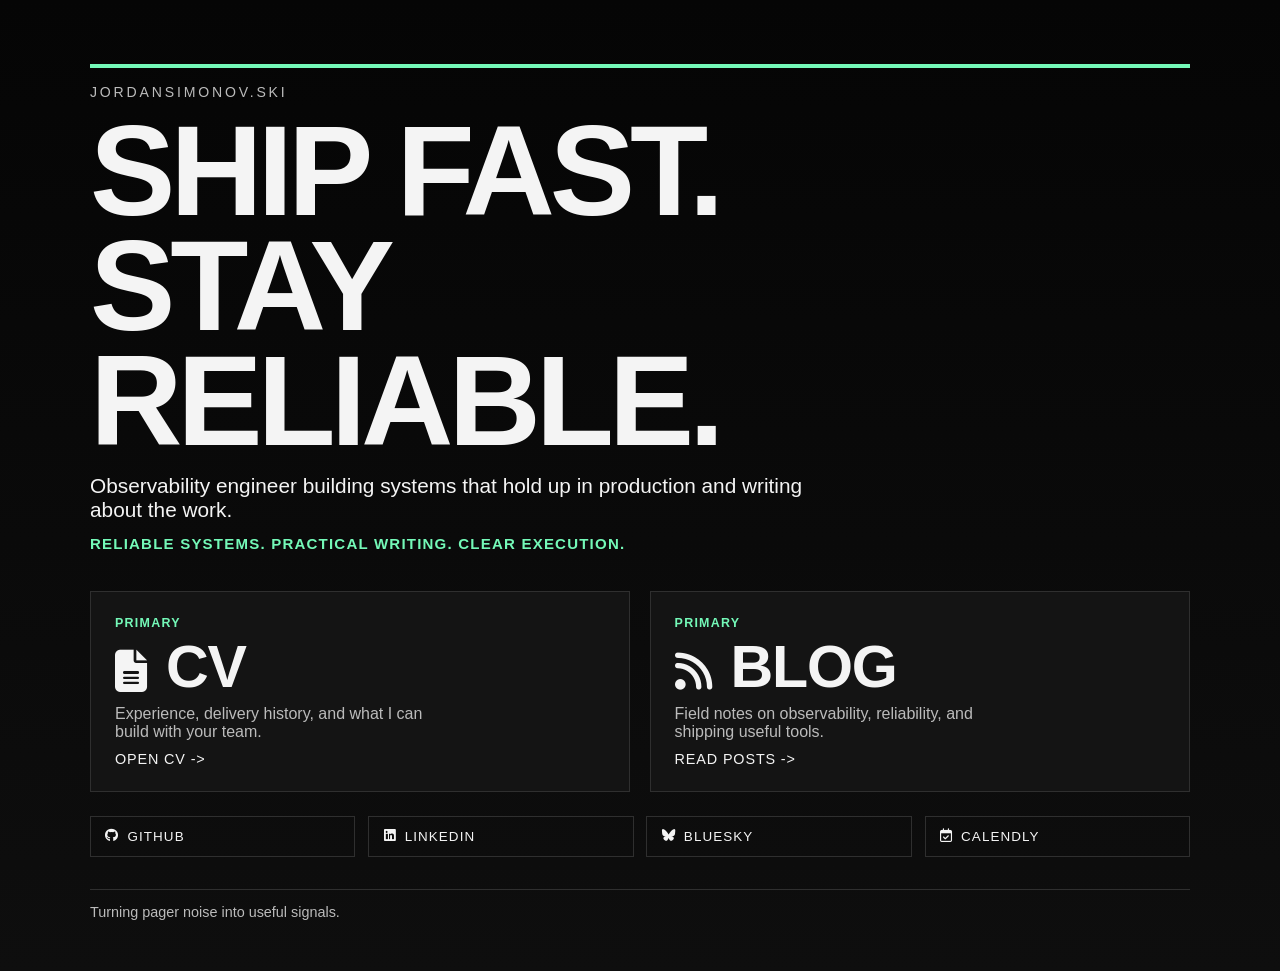
==== index.html @ c3279379 "ok redesigned the whole thing" ====
<!DOCTYPE html>
<html lang="en">
  <head>
    <meta charset="UTF-8" />
    <meta name="viewport" content="width=device-width, initial-scale=1.0" />
    <meta
      name="description"
      content="Jordan Simonovski - observability engineer building reliable systems and practical tooling."
    />
    <title>Jordan Simonovski</title>
    <link
      rel="stylesheet"
      href="https://cdnjs.cloudflare.com/ajax/libs/font-awesome/6.7.2/css/all.min.css"
      integrity="sha512-Evv84Mr4kqVGRNSgIGL/F/aIDqQb7xQ2vcrdIwxfjThSH8CSR7PBEakCr51Ck+w+/U6swU2Im1vVX0SVk9ABhg=="
      crossorigin="anonymous"
      referrerpolicy="no-referrer"
    />
    <link rel="stylesheet" href="./styles.css" />
  </head>
  <body>
    <main class="page-shell">
      <header class="hero" aria-labelledby="site-title">
        <p class="eyebrow">jordansimonov.ski</p>
        <h1 id="site-title">Ship fast.<br />Stay reliable.</h1>
        <p class="subhead">
          Observability engineer building systems that hold up in production and writing about the work.
        </p>
        <p class="proof-line">Reliable systems. Practical writing. Clear execution.</p>
      </header>

      <section class="primary-links" aria-label="Primary destinations">
        <a
          class="primary-link"
          href="https://cv.jordansimonov.ski"
          target="_blank"
          rel="noopener noreferrer"
          aria-label="Open CV"
        >
          <span class="link-kicker">Primary</span>
          <h2><i class="fa-solid fa-file-lines" aria-hidden="true"></i> CV</h2>
          <p>Experience, delivery history, and what I can build with your team.</p>
          <span class="link-arrow">Open CV -></span>
        </a>
        <a
          class="primary-link"
          href="https://blog.jordansimonov.ski"
          target="_blank"
          rel="noopener noreferrer"
          aria-label="Open blog"
        >
          <span class="link-kicker">Primary</span>
          <h2><i class="fa-solid fa-rss" aria-hidden="true"></i> Blog</h2>
          <p>Field notes on observability, reliability, and shipping useful tools.</p>
          <span class="link-arrow">Read posts -></span>
        </a>
      </section>

      <nav class="secondary-links" aria-label="Other destinations">
        <a
          class="secondary-link"
          href="https://github.com/jordan-simonovski"
          target="_blank"
          rel="noopener noreferrer"
          aria-label="Open GitHub profile"
        >
          <i class="fa-brands fa-github" aria-hidden="true"></i> GitHub
        </a>
        <a
          class="secondary-link"
          href="https://www.linkedin.com/in/jsimonovski/"
          target="_blank"
          rel="noopener noreferrer"
          aria-label="Open LinkedIn profile"
        >
          <i class="fa-brands fa-linkedin" aria-hidden="true"></i> LinkedIn
        </a>
        <a
          class="secondary-link"
          href="https://bsky.app/profile/jordansimonov.ski"
          target="_blank"
          rel="noopener noreferrer"
          aria-label="Open Bluesky profile"
        >
          <i class="fa-brands fa-bluesky" aria-hidden="true"></i> Bluesky
        </a>
        <a
          class="secondary-link"
          href="https://calendly.com/app/scheduling/meeting_types/user/me"
          target="_blank"
          rel="noopener noreferrer"
          aria-label="Open Calendly"
        >
          <i class="fa-regular fa-calendar-check" aria-hidden="true"></i> Calendly
        </a>
      </nav>

      <footer class="footer-note">
        <p>Turning pager noise into useful signals.</p>
      </footer>
    </main>

    <script src="./script.js"></script>
  </body>
</html>
---- styles.css ----
:root {
  color-scheme: dark;
  --bg: #090909;
  --bg-soft: #141414;
  --ink: #f4f4f4;
  --ink-muted: #bbbbbb;
  --line: #2f2f2f;
  --accent: #74f9b8;
  --focus-ring: #9afcd0;
}

*,
*::before,
*::after {
  box-sizing: border-box;
}

html,
body {
  margin: 0;
  min-height: 100%;
}

body {
  font-family: "Inter", "Avenir Next", "Segoe UI", Roboto, Helvetica, Arial, sans-serif;
  background: linear-gradient(180deg, #050505 0%, #0e0e0e 100%);
  color: var(--ink);
}

.page-shell {
  width: min(1100px, 92vw);
  margin: 0 auto;
  padding: clamp(2rem, 5vw, 5rem) 0 clamp(2rem, 4vw, 3.6rem);
}

.hero {
  border-top: 4px solid var(--accent);
  padding-top: 1rem;
  margin-bottom: clamp(1.6rem, 3vw, 2.4rem);
}

.eyebrow {
  margin: 0 0 0.8rem;
  color: var(--ink-muted);
  text-transform: uppercase;
  letter-spacing: 0.2em;
  font-size: clamp(0.72rem, 1.2vw, 0.88rem);
}

h1 {
  margin: 0;
  max-width: 12ch;
  font-size: clamp(2.6rem, 11vw, 8rem);
  line-height: 0.9;
  letter-spacing: -0.04em;
  text-transform: uppercase;
}

.subhead {
  margin: 1rem 0 0;
  max-width: 65ch;
  color: var(--ink);
  font-size: clamp(1rem, 2vw, 1.3rem);
}

.proof-line {
  margin: 0.8rem 0 0;
  color: var(--accent);
  text-transform: uppercase;
  letter-spacing: 0.08em;
  font-weight: 700;
  font-size: clamp(0.76rem, 1.3vw, 0.94rem);
}

.primary-links {
  display: grid;
  grid-template-columns: repeat(12, minmax(0, 1fr));
  gap: clamp(0.8rem, 1.8vw, 1.2rem);
  margin-bottom: clamp(1rem, 2vw, 1.5rem);
}

.primary-link {
  grid-column: span 6;
  border: 1px solid var(--line);
  background: var(--bg-soft);
  color: inherit;
  text-decoration: none;
  padding: clamp(1.1rem, 2vw, 1.5rem);
  display: grid;
  gap: 0.6rem;
  transition: transform 160ms ease, border-color 160ms ease, box-shadow 160ms ease;
}

.primary-link h2 {
  margin: 0;
  font-size: clamp(2rem, 5vw, 3.7rem);
  line-height: 0.95;
  letter-spacing: -0.02em;
  text-transform: uppercase;
}

.primary-link h2 i {
  font-size: 0.72em;
  margin-right: 0.3rem;
}

.primary-link p {
  margin: 0;
  color: var(--ink-muted);
  max-width: 38ch;
}

.link-kicker {
  color: var(--accent);
  text-transform: uppercase;
  font-size: 0.78rem;
  letter-spacing: 0.1em;
  font-weight: 700;
}

.link-arrow {
  color: var(--ink);
  text-transform: uppercase;
  letter-spacing: 0.06em;
  font-size: 0.9rem;
}

.secondary-links {
  display: grid;
  grid-template-columns: repeat(12, minmax(0, 1fr));
  gap: clamp(0.55rem, 1.2vw, 0.8rem);
}

.secondary-link {
  grid-column: span 3;
  text-decoration: none;
  color: var(--ink);
  border: 1px solid var(--line);
  display: inline-flex;
  align-items: center;
  gap: 0.5rem;
  padding: 0.75rem 0.9rem;
  text-transform: uppercase;
  letter-spacing: 0.08em;
  font-size: 0.84rem;
  transition: transform 160ms ease, border-color 160ms ease, background-color 160ms ease;
}

.primary-link:hover,
.primary-link:focus-visible,
.secondary-link:hover,
.secondary-link:focus-visible {
  transform: translateY(-2px);
  border-color: var(--accent);
  background: #1a1a1a;
}

.primary-link:focus-visible,
.secondary-link:focus-visible {
  outline: 3px solid var(--focus-ring);
  outline-offset: 2px;
}

.footer-note {
  margin-top: clamp(1.4rem, 2.5vw, 2rem);
  color: var(--ink-muted);
  font-size: 0.9rem;
  border-top: 1px solid var(--line);
  padding-top: 0.9rem;
}

.footer-note p {
  margin: 0;
}

.hero,
.primary-link,
.secondary-link {
  opacity: 0;
  transform: translateY(8px);
}

body.is-ready .hero,
body.is-ready .primary-link,
body.is-ready .secondary-link {
  animation: riseIn 260ms ease forwards;
}

body.is-ready .primary-link:nth-child(1) {
  animation-delay: 80ms;
}

body.is-ready .primary-link:nth-child(2) {
  animation-delay: 120ms;
}

body.is-ready .secondary-link:nth-child(1) {
  animation-delay: 150ms;
}

body.is-ready .secondary-link:nth-child(2) {
  animation-delay: 190ms;
}

body.is-ready .secondary-link:nth-child(3) {
  animation-delay: 230ms;
}

body.is-ready .secondary-link:nth-child(4) {
  animation-delay: 270ms;
}

@keyframes riseIn {
  from {
    opacity: 0;
    transform: translateY(8px);
  }
  to {
    opacity: 1;
    transform: translateY(0);
  }
}

@media (max-width: 860px) {
  .primary-link {
    grid-column: span 12;
  }

  .secondary-link {
    grid-column: span 6;
  }
}

@media (max-width: 520px) {
  .secondary-link {
    grid-column: span 12;
  }
}

@media (prefers-reduced-motion: reduce) {
  *,
  *::before,
  *::after {
    animation: none !important;
    transition-duration: 1ms !important;
    transition-delay: 0ms !important;
  }

  .hero,
  .primary-link,
  .secondary-link {
    opacity: 1;
    transform: none;
  }
}
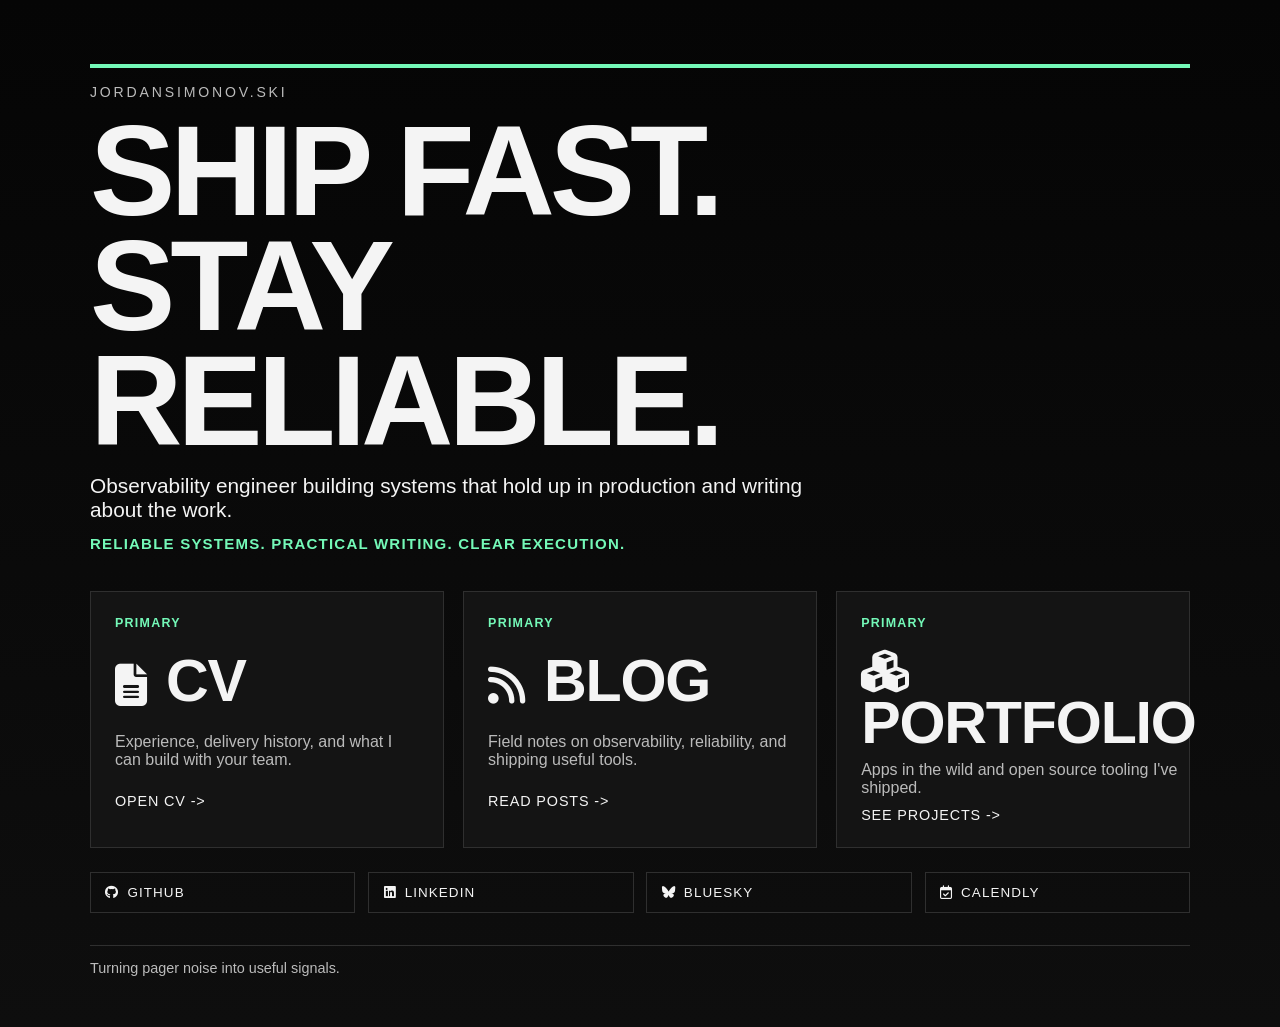
==== commit 2efd6886: "Added portfolio" ====
--- a/index.html
+++ b/index.html
@@ -7,6 +7,27 @@
       name="description"
       content="Jordan Simonovski - observability engineer building reliable systems and practical tooling."
     />
+    <meta name="theme-color" content="#7d5ba6" />
+    <link rel="canonical" href="https://jordansimonov.ski/" />
+    <link rel="icon" type="image/svg+xml" href="./js-favicon.svg" />
+    <meta property="og:title" content="Jordan Simonovski" />
+    <meta
+      property="og:description"
+      content="Jordan Simonovski - observability engineer building reliable systems and practical tooling."
+    />
+    <meta property="og:type" content="website" />
+    <meta property="og:url" content="https://jordansimonov.ski/" />
+    <meta property="og:image" content="https://jordansimonov.ski/js-favicon.svg" />
+    <meta property="og:image:width" content="64" />
+    <meta property="og:image:height" content="64" />
+    <meta property="og:image:alt" content="Jordan Simonovski profile image" />
+    <meta name="twitter:card" content="summary_large_image" />
+    <meta name="twitter:title" content="Jordan Simonovski" />
+    <meta
+      name="twitter:description"
+      content="Jordan Simonovski - observability engineer building reliable systems and practical tooling."
+    />
+    <meta name="twitter:image" content="https://jordansimonov.ski/js-favicon.svg" />
     <title>Jordan Simonovski</title>
     <link
       rel="stylesheet"
@@ -28,7 +49,7 @@
         <p class="proof-line">Reliable systems. Practical writing. Clear execution.</p>
       </header>
 
-      <section class="primary-links" aria-label="Primary destinations">
+      <section class="primary-links primary-links--trio" aria-label="Primary destinations">
         <a
           class="primary-link"
           href="https://cv.jordansimonov.ski"
@@ -52,6 +73,16 @@
           <h2><i class="fa-solid fa-rss" aria-hidden="true"></i> Blog</h2>
           <p>Field notes on observability, reliability, and shipping useful tools.</p>
           <span class="link-arrow">Read posts -></span>
+        </a>
+        <a
+          class="primary-link"
+          href="/portfolio/"
+          aria-label="Open portfolio"
+        >
+          <span class="link-kicker">Primary</span>
+          <h2><i class="fa-solid fa-cubes" aria-hidden="true"></i> Portfolio</h2>
+          <p>Apps in the wild and open source tooling I've shipped.</p>
+          <span class="link-arrow">See projects -></span>
         </a>
       </section>
 
--- a/styles.css
+++ b/styles.css
@@ -77,6 +77,28 @@
   grid-template-columns: repeat(12, minmax(0, 1fr));
   gap: clamp(0.8rem, 1.8vw, 1.2rem);
   margin-bottom: clamp(1rem, 2vw, 1.5rem);
+}
+
+.project-group {
+  margin-bottom: clamp(1.4rem, 3vw, 2.2rem);
+}
+
+.project-group .primary-links {
+  margin-bottom: 0;
+}
+
+.group-heading {
+  margin: 0 0 clamp(0.8rem, 1.6vw, 1.1rem);
+  padding-bottom: 0.5rem;
+  border-bottom: 1px solid var(--line);
+  color: var(--accent);
+  text-transform: uppercase;
+  letter-spacing: 0.12em;
+  font-size: clamp(0.9rem, 1.6vw, 1.1rem);
+}
+
+.primary-links--trio > .primary-link {
+  grid-column: span 4;
 }
 
 .primary-link {
@@ -194,6 +216,10 @@
   animation-delay: 120ms;
 }
 
+body.is-ready .primary-link:nth-child(3) {
+  animation-delay: 160ms;
+}
+
 body.is-ready .secondary-link:nth-child(1) {
   animation-delay: 150ms;
 }
@@ -222,7 +248,8 @@
 }
 
 @media (max-width: 860px) {
-  .primary-link {
+  .primary-link,
+  .primary-links--trio > .primary-link {
     grid-column: span 12;
   }
 
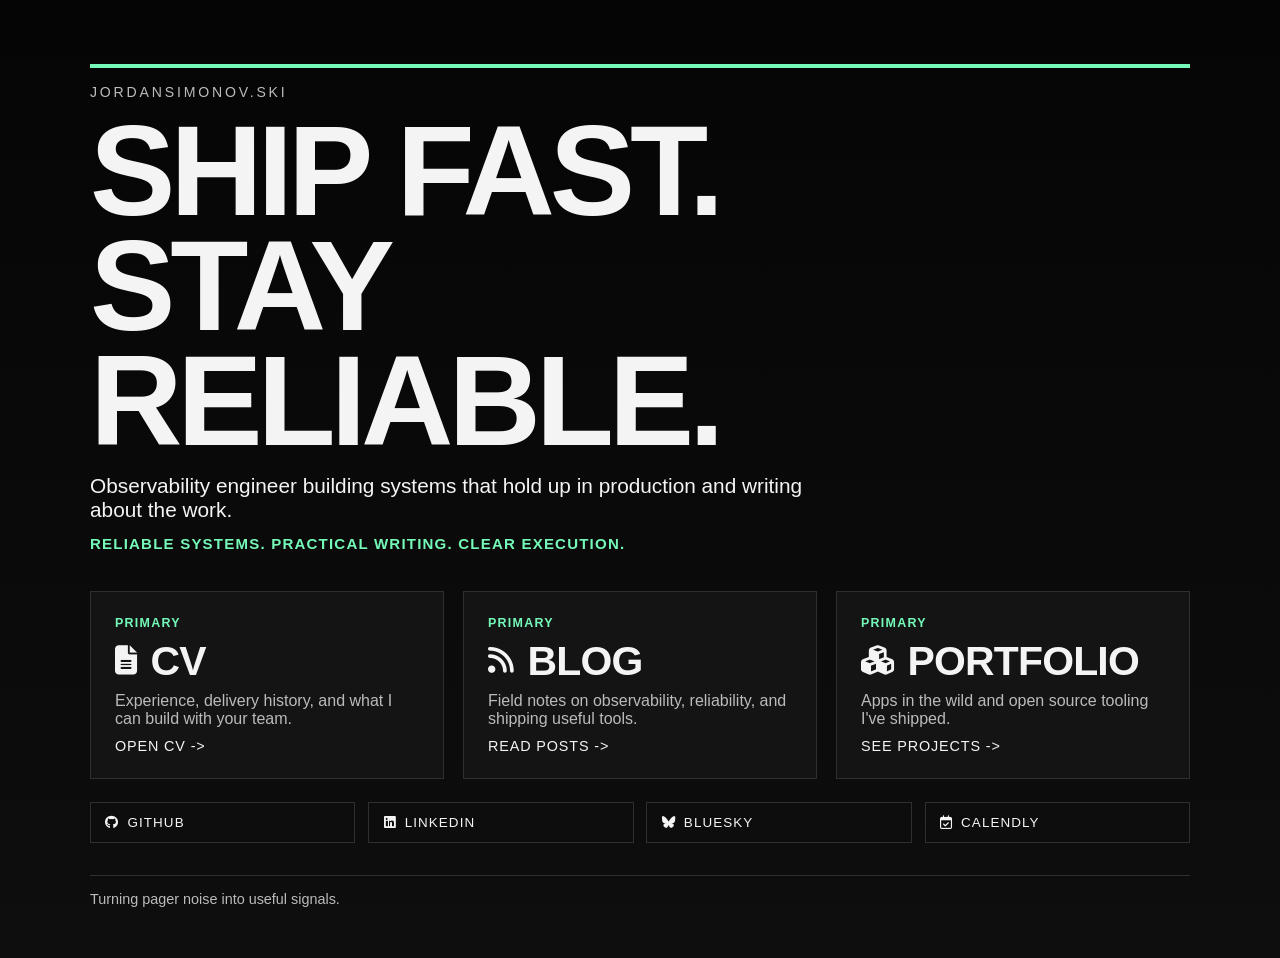
==== commit 3ae6076a: "analytics" ====
--- a/index.html
+++ b/index.html
@@ -130,6 +130,14 @@
       </footer>
     </main>
 
+    <script>
+      window.va =
+        window.va ||
+        function () {
+          (window.vaq = window.vaq || []).push(arguments);
+        };
+    </script>
+    <script defer src="/_vercel/insights/script.js"></script>
     <script src="./script.js"></script>
   </body>
 </html>
--- a/styles.css
+++ b/styles.css
@@ -47,6 +47,113 @@
   font-size: clamp(0.72rem, 1.2vw, 0.88rem);
 }
 
+.path-breadcrumb {
+  display: flex;
+  flex-wrap: wrap;
+  align-items: center;
+  gap: 0.25em 0.45em;
+}
+
+.path-root {
+  display: inline-flex;
+  align-items: center;
+  justify-content: center;
+  min-height: 2.75rem;
+  padding: 0.35rem 0.65rem;
+  margin: -0.35rem -0.45rem;
+  border-radius: 4px;
+  color: inherit;
+  text-decoration: none;
+}
+
+.path-root:hover,
+.path-root:focus-visible {
+  color: var(--ink);
+  text-decoration: underline;
+  text-decoration-color: var(--accent);
+  text-underline-offset: 0.2em;
+}
+
+.path-sep {
+  color: var(--ink-muted);
+  user-select: none;
+}
+
+.path-endpoint {
+  position: relative;
+  display: inline-block;
+  color: var(--ink-muted);
+}
+
+.path-endpoint__summary {
+  list-style: none;
+  cursor: pointer;
+  color: inherit;
+  letter-spacing: inherit;
+}
+
+.path-endpoint__summary:focus-visible {
+  outline: 3px solid var(--focus-ring);
+  outline-offset: 3px;
+  border-radius: 2px;
+}
+
+.path-endpoint__summary::-webkit-details-marker {
+  display: none;
+}
+
+.path-endpoint__summary::marker {
+  content: "";
+}
+
+.path-endpoint__label {
+  border-bottom: 1px solid transparent;
+}
+
+.path-endpoint__summary:hover .path-endpoint__label,
+.path-endpoint__summary:focus-visible .path-endpoint__label {
+  color: var(--ink);
+  border-bottom-color: var(--accent);
+}
+
+.path-endpoint[open] .path-endpoint__summary .path-endpoint__label {
+  color: var(--accent);
+}
+
+.path-endpoint__menu {
+  position: absolute;
+  left: 0;
+  top: calc(100% + 0.35rem);
+  z-index: 2;
+  margin: 0;
+  padding: 0.35rem 0;
+  min-width: 11rem;
+  list-style: none;
+  background: var(--bg-soft);
+  border: 1px solid var(--line);
+  box-shadow: 0 8px 24px rgb(0 0 0 / 0.35);
+}
+
+.path-endpoint__menu a {
+  display: block;
+  padding: 0.45rem 0.85rem;
+  color: var(--ink);
+  text-decoration: none;
+  letter-spacing: 0.12em;
+  font-size: 0.92em;
+}
+
+.path-endpoint__menu a:hover,
+.path-endpoint__menu a:focus-visible {
+  background: #1a1a1a;
+  color: var(--accent);
+}
+
+.path-endpoint__menu a[aria-current="page"] {
+  color: var(--accent);
+  font-weight: 700;
+}
+
 h1 {
   margin: 0;
   max-width: 12ch;
@@ -102,6 +209,7 @@
 }
 
 .primary-link {
+  container-type: inline-size;
   grid-column: span 6;
   border: 1px solid var(--line);
   background: var(--bg-soft);
@@ -110,20 +218,31 @@
   padding: clamp(1.1rem, 2vw, 1.5rem);
   display: grid;
   gap: 0.6rem;
+  min-width: 0;
   transition: transform 160ms ease, border-color 160ms ease, box-shadow 160ms ease;
 }
 
 .primary-link h2 {
   margin: 0;
-  font-size: clamp(2rem, 5vw, 3.7rem);
-  line-height: 0.95;
+  /* vw fallback when container query length units are unavailable */
+  font-size: clamp(1.35rem, 2.8vw + 0.6rem, 2.65rem);
+  /* cqw tracks the card so long titles scale with the column, not the viewport */
+  font-size: clamp(1.35rem, 0.85rem + 9cqw, 2.65rem);
+  line-height: 1.05;
   letter-spacing: -0.02em;
   text-transform: uppercase;
+  display: flex;
+  flex-wrap: wrap;
+  align-items: center;
+  column-gap: 0.35em;
+  row-gap: 0.15em;
+  min-width: 0;
+  overflow-wrap: break-word;
 }
 
 .primary-link h2 i {
   font-size: 0.72em;
-  margin-right: 0.3rem;
+  flex-shrink: 0;
 }
 
 .primary-link p {
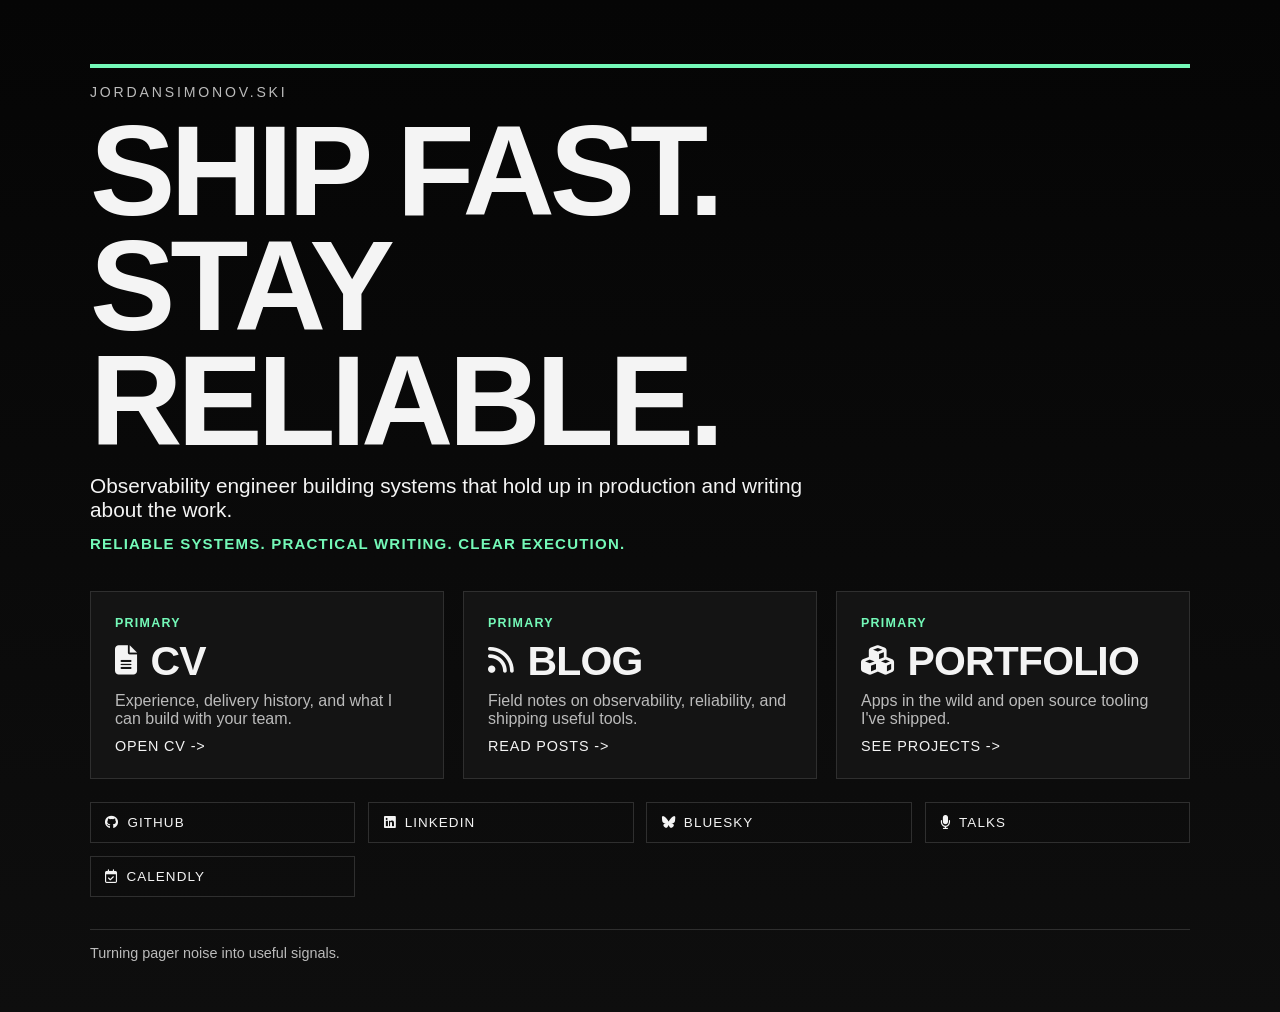
==== commit c03f292e: "Add talks page link to nav Co-Authored-By: Claude Opus 4.8 (1M context) <noreply@anthropic.com>" ====
--- a/index.html
+++ b/index.html
@@ -116,6 +116,15 @@
         </a>
         <a
           class="secondary-link"
+          href="https://talks.jordansimonov.ski"
+          target="_blank"
+          rel="noopener noreferrer"
+          aria-label="Open talks"
+        >
+          <i class="fa-solid fa-microphone" aria-hidden="true"></i> Talks
+        </a>
+        <a
+          class="secondary-link"
           href="https://calendly.com/app/scheduling/meeting_types/user/me"
           target="_blank"
           rel="noopener noreferrer"
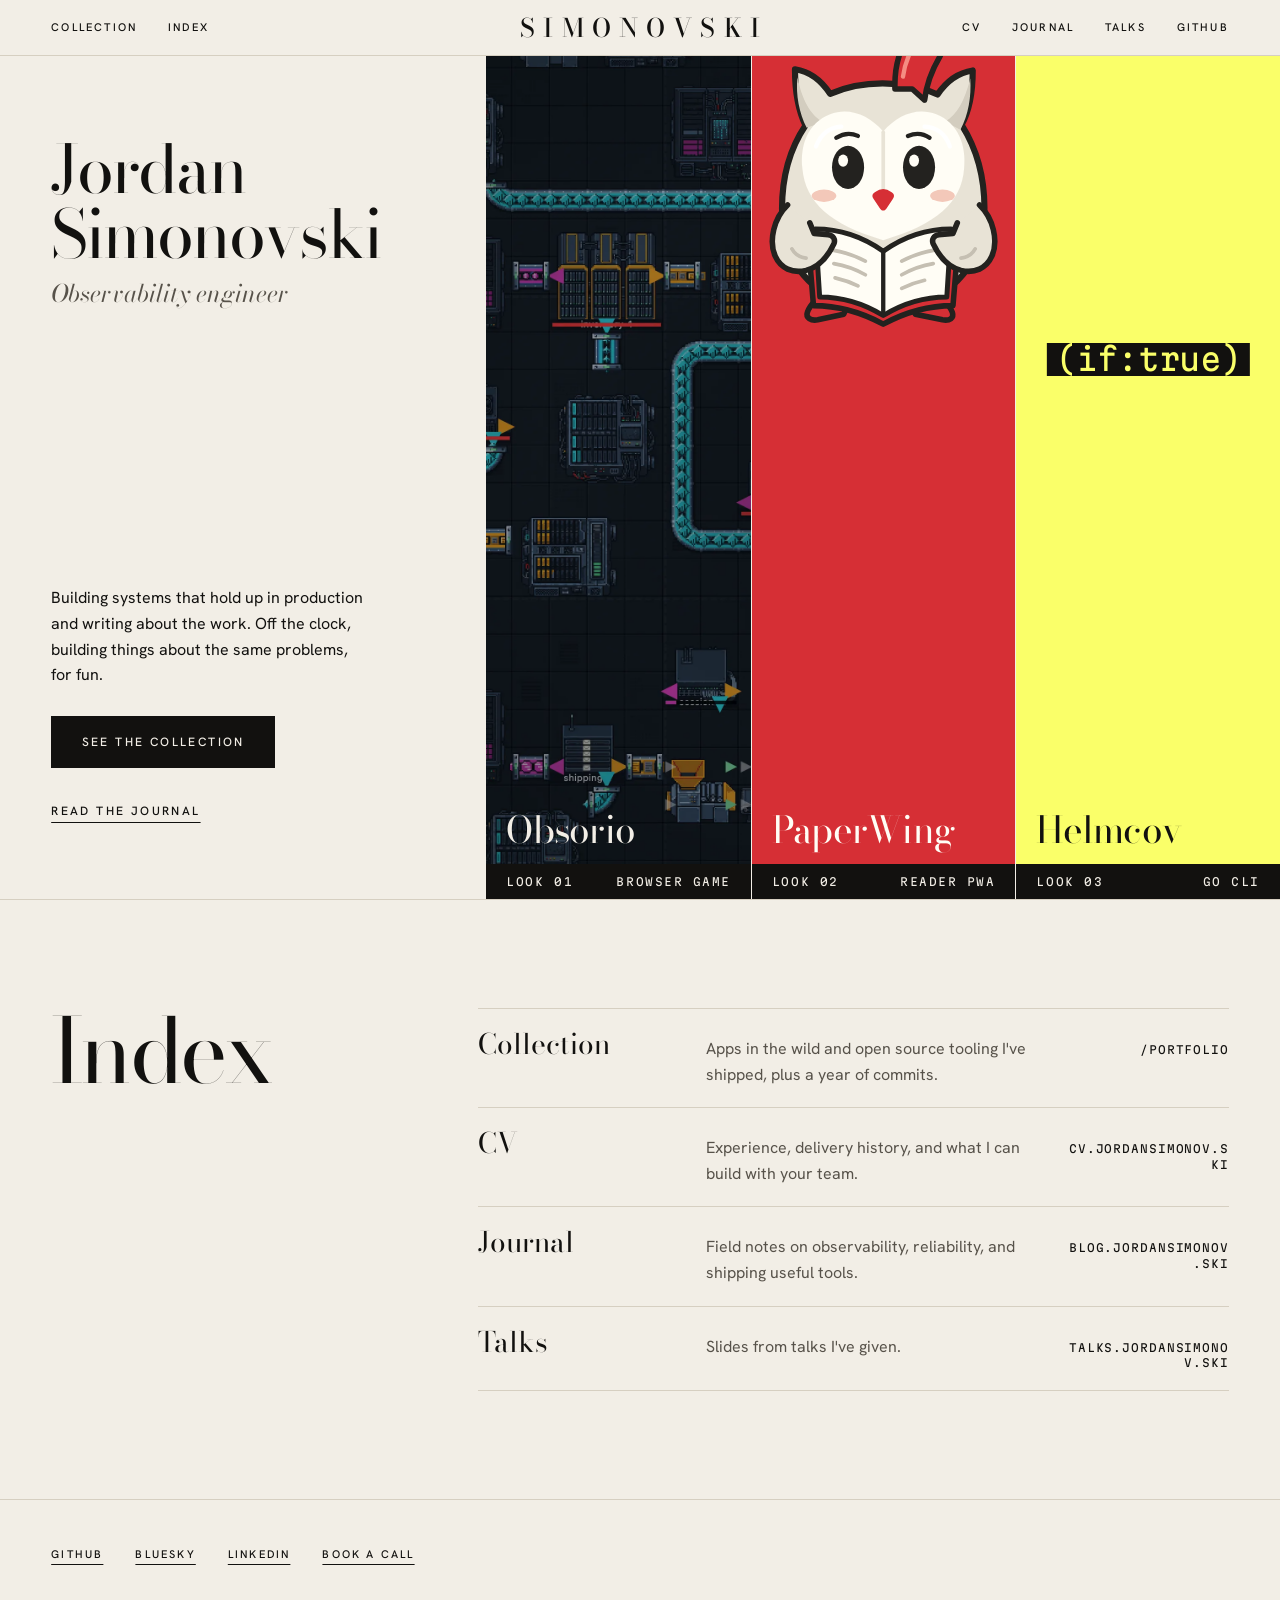
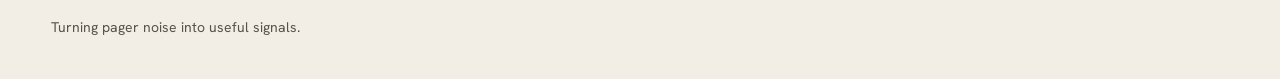
==== commit f672b624: "Redesign home and portfolio as a lookbook Portfolio shows Obsorio, PaperWing and Helmcov as full-ble" ====
--- a/index.html
+++ b/index.html
@@ -5,139 +5,110 @@
     <meta name="viewport" content="width=device-width, initial-scale=1.0" />
     <meta
       name="description"
-      content="Jordan Simonovski - observability engineer building reliable systems and practical tooling."
+      content="Jordan Simonovski - observability engineer building systems that hold up in production and writing about the work."
     />
-    <meta name="theme-color" content="#7d5ba6" />
+    <meta name="theme-color" content="#f2eee6" />
     <link rel="canonical" href="https://jordansimonov.ski/" />
-    <link rel="icon" type="image/svg+xml" href="./js-favicon.svg" />
+    <link rel="icon" type="image/svg+xml" href="/js-favicon.svg" />
     <meta property="og:title" content="Jordan Simonovski" />
     <meta
       property="og:description"
-      content="Jordan Simonovski - observability engineer building reliable systems and practical tooling."
+      content="Observability engineer building systems that hold up in production and writing about the work."
     />
     <meta property="og:type" content="website" />
     <meta property="og:url" content="https://jordansimonov.ski/" />
-    <meta property="og:image" content="https://jordansimonov.ski/js-favicon.svg" />
-    <meta property="og:image:width" content="64" />
-    <meta property="og:image:height" content="64" />
-    <meta property="og:image:alt" content="Jordan Simonovski profile image" />
+    <meta property="og:image" content="https://jordansimonov.ski/og.png" />
+    <meta property="og:image:width" content="1200" />
+    <meta property="og:image:height" content="630" />
+    <meta property="og:image:alt" content="Jordan Simonovski in a large serif beside three plates: Obsorio, PaperWing and Helmcov." />
     <meta name="twitter:card" content="summary_large_image" />
     <meta name="twitter:title" content="Jordan Simonovski" />
-    <meta
-      name="twitter:description"
-      content="Jordan Simonovski - observability engineer building reliable systems and practical tooling."
-    />
-    <meta name="twitter:image" content="https://jordansimonov.ski/js-favicon.svg" />
+    <meta name="twitter:image" content="https://jordansimonov.ski/og.png" />
     <title>Jordan Simonovski</title>
+    <link rel="preconnect" href="https://fonts.googleapis.com" />
+    <link rel="preconnect" href="https://fonts.gstatic.com" crossorigin />
     <link
       rel="stylesheet"
-      href="https://cdnjs.cloudflare.com/ajax/libs/font-awesome/6.7.2/css/all.min.css"
-      integrity="sha512-Evv84Mr4kqVGRNSgIGL/F/aIDqQb7xQ2vcrdIwxfjThSH8CSR7PBEakCr51Ck+w+/U6swU2Im1vVX0SVk9ABhg=="
-      crossorigin="anonymous"
-      referrerpolicy="no-referrer"
+      href="https://fonts.googleapis.com/css2?family=Bodoni+Moda:ital,opsz,wght@0,6..96,400..700;1,6..96,400..700&family=Hanken+Grotesk:wght@400;500&family=Martian+Mono:wdth,wght@87.5,400&display=swap"
     />
-    <link rel="stylesheet" href="./styles.css" />
+    <link rel="preload" as="image" href="/portfolio/looks/obsorio-floor.webp" />
+    <link rel="stylesheet" href="/portfolio/portfolio.css" />
+    <link rel="stylesheet" href="/home.css" />
   </head>
   <body>
-    <main class="page-shell">
-      <header class="hero" aria-labelledby="site-title">
-        <p class="eyebrow">jordansimonov.ski</p>
-        <h1 id="site-title">Ship fast.<br />Stay reliable.</h1>
-        <p class="subhead">
-          Observability engineer building systems that hold up in production and writing about the work.
-        </p>
-        <p class="proof-line">Reliable systems. Practical writing. Clear execution.</p>
-      </header>
+    <a class="skip" href="#cover">Skip to content</a>
 
-      <section class="primary-links primary-links--trio" aria-label="Primary destinations">
-        <a
-          class="primary-link"
-          href="https://cv.jordansimonov.ski"
-          target="_blank"
-          rel="noopener noreferrer"
-          aria-label="Open CV"
-        >
-          <span class="link-kicker">Primary</span>
-          <h2><i class="fa-solid fa-file-lines" aria-hidden="true"></i> CV</h2>
-          <p>Experience, delivery history, and what I can build with your team.</p>
-          <span class="link-arrow">Open CV -></span>
-        </a>
-        <a
-          class="primary-link"
-          href="https://blog.jordansimonov.ski"
-          target="_blank"
-          rel="noopener noreferrer"
-          aria-label="Open blog"
-        >
-          <span class="link-kicker">Primary</span>
-          <h2><i class="fa-solid fa-rss" aria-hidden="true"></i> Blog</h2>
-          <p>Field notes on observability, reliability, and shipping useful tools.</p>
-          <span class="link-arrow">Read posts -></span>
-        </a>
-        <a
-          class="primary-link"
-          href="/portfolio/"
-          aria-label="Open portfolio"
-        >
-          <span class="link-kicker">Primary</span>
-          <h2><i class="fa-solid fa-cubes" aria-hidden="true"></i> Portfolio</h2>
-          <p>Apps in the wild and open source tooling I've shipped.</p>
-          <span class="link-arrow">See projects -></span>
-        </a>
+    <header class="mast">
+      <nav class="mast__group mast__group--sections" aria-label="Sections">
+        <a href="/portfolio/">Collection</a>
+        <a href="#index">Index</a>
+      </nav>
+      <a class="mast__mark" href="/" aria-current="page">Simonovski</a>
+      <nav class="mast__group mast__group--out" aria-label="Elsewhere">
+        <a href="https://cv.jordansimonov.ski" target="_blank" rel="noopener noreferrer">CV</a>
+        <a href="https://blog.jordansimonov.ski" target="_blank" rel="noopener noreferrer">Journal</a>
+        <a href="https://talks.jordansimonov.ski" target="_blank" rel="noopener noreferrer">Talks</a>
+        <a href="https://github.com/jordan-simonovski" target="_blank" rel="noopener noreferrer">GitHub</a>
+      </nav>
+    </header>
+
+    <main>
+      <section class="cover" id="cover" aria-labelledby="cover-title">
+        <div class="cover__copy">
+          <h1 class="cover__title" id="cover-title">Jordan Simonovski <span>Observability engineer</span></h1>
+          <div class="cover__foot">
+            <p class="look__text">
+              Building systems that hold up in production and writing about the work. Off the clock, building
+              things about the same problems, for fun.
+            </p>
+            <div class="look__actions">
+              <a class="btn" href="/portfolio/">See the collection</a>
+              <a class="quiet" href="https://blog.jordansimonov.ski" target="_blank" rel="noopener noreferrer">Read the journal</a>
+            </div>
+          </div>
+        </div>
+
+        <nav class="cover__plates" aria-label="Collection 2026">
+          <a class="plate plate--obsorio" href="/portfolio/#obsorio">
+            <img src="/portfolio/looks/obsorio-floor.webp" width="1060" height="2000" alt="" />
+            <span class="plate__name">Obsorio</span>
+            <span class="plate__edge"><span>Look 01</span><span class="plate__kind">Browser game</span></span>
+          </a>
+          <a class="plate plate--paperwing" href="/portfolio/#paperwing">
+            <img src="/portfolio/looks/pip.svg" width="640" height="640" alt="" />
+            <span class="plate__name">PaperWing</span>
+            <span class="plate__edge"><span>Look 02</span><span class="plate__kind">Reader PWA</span></span>
+          </a>
+          <a class="plate plate--helmcov" href="/portfolio/#helmcov">
+            <span class="plate__hit" aria-hidden="true">(if:true)</span>
+            <span class="plate__name">Helmcov</span>
+            <span class="plate__edge"><span>Look 03</span><span class="plate__kind">Go CLI</span></span>
+          </a>
+        </nav>
       </section>
 
-      <nav class="secondary-links" aria-label="Other destinations">
-        <a
-          class="secondary-link"
-          href="https://github.com/jordan-simonovski"
-          target="_blank"
-          rel="noopener noreferrer"
-          aria-label="Open GitHub profile"
-        >
-          <i class="fa-brands fa-github" aria-hidden="true"></i> GitHub
-        </a>
-        <a
-          class="secondary-link"
-          href="https://www.linkedin.com/in/jsimonovski/"
-          target="_blank"
-          rel="noopener noreferrer"
-          aria-label="Open LinkedIn profile"
-        >
-          <i class="fa-brands fa-linkedin" aria-hidden="true"></i> LinkedIn
-        </a>
-        <a
-          class="secondary-link"
-          href="https://bsky.app/profile/jordansimonov.ski"
-          target="_blank"
-          rel="noopener noreferrer"
-          aria-label="Open Bluesky profile"
-        >
-          <i class="fa-brands fa-bluesky" aria-hidden="true"></i> Bluesky
-        </a>
-        <a
-          class="secondary-link"
-          href="https://talks.jordansimonov.ski"
-          target="_blank"
-          rel="noopener noreferrer"
-          aria-label="Open talks"
-        >
-          <i class="fa-solid fa-microphone" aria-hidden="true"></i> Talks
-        </a>
-        <a
-          class="secondary-link"
-          href="https://calendly.com/app/scheduling/meeting_types/user/me"
-          target="_blank"
-          rel="noopener noreferrer"
-          aria-label="Open Calendly"
-        >
-          <i class="fa-regular fa-calendar-check" aria-hidden="true"></i> Calendly
-        </a>
-      </nav>
+      <section class="archive" id="index" aria-labelledby="index-title">
+        <h2 id="index-title">Index</h2>
+        <div class="archive__group">
+          <ul>
+            <li><a href="/portfolio/"><span class="archive__name">Collection</span><span class="archive__text">Apps in the wild and open source tooling I've shipped, plus a year of commits.</span><span class="archive__where">/portfolio</span></a></li>
+            <li><a href="https://cv.jordansimonov.ski" target="_blank" rel="noopener noreferrer"><span class="archive__name">CV</span><span class="archive__text">Experience, delivery history, and what I can build with your team.</span><span class="archive__where">cv.jordansimonov.ski</span></a></li>
+            <li><a href="https://blog.jordansimonov.ski" target="_blank" rel="noopener noreferrer"><span class="archive__name">Journal</span><span class="archive__text">Field notes on observability, reliability, and shipping useful tools.</span><span class="archive__where">blog.jordansimonov.ski</span></a></li>
+            <li><a href="https://talks.jordansimonov.ski" target="_blank" rel="noopener noreferrer"><span class="archive__name">Talks</span><span class="archive__text">Slides from talks I've given.</span><span class="archive__where">talks.jordansimonov.ski</span></a></li>
+          </ul>
+        </div>
+      </section>
+    </main>
 
-      <footer class="footer-note">
-        <p>Turning pager noise into useful signals.</p>
-      </footer>
-    </main>
+    <footer class="close close--home">
+      <ul class="close__small">
+        <li><a href="https://github.com/jordan-simonovski" target="_blank" rel="noopener noreferrer">GitHub</a></li>
+        <li><a href="https://bsky.app/profile/jordansimonov.ski" target="_blank" rel="noopener noreferrer">Bluesky</a></li>
+        <li><a href="https://www.linkedin.com/in/jsimonovski/" target="_blank" rel="noopener noreferrer">LinkedIn</a></li>
+        <li><a href="https://calendly.com/jordan-simonovski/30min" target="_blank" rel="noopener noreferrer">Book a call</a></li>
+      </ul>
+      <p class="close__note">Turning pager noise into useful signals.</p>
+    </footer>
 
     <script>
       window.va =
@@ -147,6 +118,5 @@
         };
     </script>
     <script defer src="/_vercel/insights/script.js"></script>
-    <script src="./script.js"></script>
   </body>
 </html>
--- a/portfolio/portfolio.css
+++ b/portfolio/portfolio.css
@@ -0,0 +1,923 @@
+:root {
+  color-scheme: light;
+  --bone: #f2eee6;
+  --paper: #e9e4d9;
+  --stone: #d6cfc1;
+  --ink: #12110f;
+  --ink-soft: #57524a;
+  --accent: #b8431e;
+  --accent-on-ink: #ff8f63;
+  --mast: 3.5rem;
+  --gutter: clamp(1rem, 4vw, 3.5rem);
+  --serif: "Bodoni Moda", "Didot", "Bodoni 72", serif;
+  --sans: "Hanken Grotesk", "Helvetica Neue", Arial, sans-serif;
+  --mono: "Martian Mono", ui-monospace, Menlo, monospace;
+  --ease-out: cubic-bezier(0.16, 1, 0.3, 1);
+}
+
+*,
+*::before,
+*::after {
+  box-sizing: border-box;
+}
+
+html {
+  scroll-behavior: smooth;
+  scroll-padding-top: var(--mast);
+  scrollbar-color: var(--ink) var(--bone);
+}
+
+body {
+  margin: 0;
+  background: var(--bone);
+  color: var(--ink);
+  font: 400 1rem/1.6 var(--sans);
+  -webkit-font-smoothing: antialiased;
+}
+
+::selection {
+  background: var(--ink);
+  color: var(--bone);
+}
+
+a {
+  color: inherit;
+}
+
+:focus-visible {
+  outline: 2px solid var(--accent);
+  outline-offset: 3px;
+}
+
+img {
+  display: block;
+  max-width: 100%;
+}
+
+.visually-hidden {
+  position: absolute;
+  width: 1px;
+  height: 1px;
+  overflow: hidden;
+  clip-path: inset(50%);
+  white-space: nowrap;
+}
+
+.skip {
+  position: absolute;
+  left: var(--gutter);
+  top: -4rem;
+  z-index: 20;
+  padding: 0.75rem 1rem;
+  background: var(--ink);
+  color: var(--bone);
+  font: 500 0.75rem var(--sans);
+  letter-spacing: 0.16em;
+  text-transform: uppercase;
+  text-decoration: none;
+}
+
+.skip:focus {
+  top: 0.5rem;
+}
+
+/* ---------- Masthead ---------- */
+
+.mast {
+  position: sticky;
+  top: 0;
+  z-index: 10;
+  height: var(--mast);
+  display: grid;
+  grid-template-columns: 1fr auto 1fr;
+  align-items: center;
+  padding: 0 var(--gutter);
+  background: var(--bone);
+  border-bottom: 1px solid var(--stone);
+}
+
+.mast__group {
+  display: flex;
+  gap: clamp(1rem, 2.4vw, 2.5rem);
+}
+
+.mast__group--out {
+  justify-content: flex-end;
+}
+
+.mast__group a {
+  position: relative;
+  padding: 0.75rem 0;
+  font: 500 0.6875rem/1 var(--sans);
+  letter-spacing: 0.2em;
+  text-transform: uppercase;
+  text-decoration: none;
+}
+
+.mast__group a::after {
+  content: "";
+  position: absolute;
+  left: 0;
+  right: 0;
+  bottom: 0.45rem;
+  height: 1px;
+  background: currentColor;
+  transform: scaleX(0);
+  transform-origin: left;
+  transition: transform 400ms var(--ease-out);
+}
+
+.mast__group a:hover::after,
+.mast__group a:focus-visible::after {
+  transform: scaleX(1);
+}
+
+.mast__mark {
+  font: 500 1.6rem/1 var(--serif);
+  font-optical-sizing: auto;
+  letter-spacing: 0.32em;
+  margin-right: -0.32em;
+  text-transform: uppercase;
+  text-decoration: none;
+}
+
+/* ---------- Look index rail ---------- */
+
+/* A bone tab pinned to the left edge, so it reads over any plate it crosses. */
+.rail {
+  position: fixed;
+  left: 0;
+  top: 50%;
+  z-index: 5;
+  margin: 0;
+  padding: 0.9rem 0.75rem 0.9rem calc(var(--gutter) * 0.5);
+  background: var(--bone);
+  list-style: none;
+  transform: translateY(-50%);
+  display: grid;
+  gap: 0.9rem;
+  font: 400 0.6875rem/1 var(--mono);
+  color: var(--ink-soft);
+  opacity: 0;
+  transition: opacity 500ms var(--ease-out);
+}
+
+body.in-looks .rail {
+  opacity: 1;
+}
+
+.rail li {
+  display: flex;
+  align-items: center;
+  gap: 0.5rem;
+  transition: color 400ms var(--ease-out);
+}
+
+.rail li::after {
+  content: "";
+  width: 0;
+  height: 1px;
+  background: currentColor;
+  transition: width 500ms var(--ease-out);
+}
+
+.rail li.is-current {
+  color: var(--accent);
+}
+
+.rail li.is-current::after {
+  width: 1.5rem;
+}
+
+/* beside PaperWing's red field, the rail borrows that red rather than adding a second one */
+.rail li[data-look="paperwing"].is-current {
+  color: #c0262c;
+}
+
+/* ---------- Looks ---------- */
+
+.look {
+  position: relative;
+  overflow: clip;
+  min-height: calc(100svh - var(--mast));
+  display: grid;
+  grid-template-columns: minmax(0, 38fr) minmax(0, 62fr);
+  grid-template-areas: "copy plate";
+  border-bottom: 1px solid var(--stone);
+}
+
+.look--flip {
+  grid-template-columns: minmax(0, 62fr) minmax(0, 38fr);
+  grid-template-areas: "plate copy";
+}
+
+.look--obsorio {
+  grid-template-rows: auto 1fr;
+  grid-template-areas: "title plate" "copy plate";
+}
+
+.look--obsorio .look__copy {
+  padding-top: 0;
+}
+
+.look__copy {
+  grid-area: copy;
+  display: flex;
+  flex-direction: column;
+  gap: 1.5rem;
+  padding: clamp(2.5rem, 9vh, 6rem) clamp(1.5rem, 4vw, 4rem) 0 calc(var(--gutter) + 2.5rem);
+  /* keep the copy clear of the monumental name set low across the section */
+  padding-bottom: calc(var(--name-size) * 0.95 + 4rem);
+}
+
+.look--flip .look__copy {
+  padding-left: clamp(1.5rem, 4vw, 4rem);
+  padding-right: var(--gutter);
+}
+
+.collection {
+  grid-area: title;
+  margin: 0;
+  padding: clamp(2.5rem, 9vh, 6rem) clamp(1.5rem, 4vw, 4rem) 0 calc(var(--gutter) + 2.5rem);
+  font: 400 clamp(1.9rem, 3.2vw, 3rem)/1.05 var(--serif);
+  font-variation-settings: "opsz" 72;
+  letter-spacing: -0.01em;
+  text-wrap: balance;
+}
+
+.collection span {
+  white-space: nowrap;
+  display: block;
+  font-style: italic;
+  color: var(--ink-soft);
+}
+
+.look__copy:not(:has(.collection)) .look__text {
+  margin-top: auto;
+}
+
+.look__text {
+  margin: 0;
+  max-width: 38ch;
+  font-size: clamp(1rem, 1.15vw, 1.125rem);
+  text-wrap: pretty;
+}
+
+.look__note {
+  margin: -0.75rem 0 0;
+  color: var(--ink-soft);
+  font-size: 0.875rem;
+}
+
+.look__actions {
+  display: flex;
+  flex-wrap: wrap;
+  align-items: center;
+  gap: 1.75rem;
+}
+
+.btn {
+  display: inline-flex;
+  align-items: center;
+  min-height: 3.25rem;
+  padding: 0 1.9rem;
+  background: var(--ink);
+  color: var(--bone);
+  font: 500 0.75rem/1 var(--sans);
+  letter-spacing: 0.2em;
+  text-transform: uppercase;
+  text-decoration: none;
+  transition: background-color 300ms var(--ease-out), color 300ms var(--ease-out);
+}
+
+.btn:hover {
+  background: var(--accent);
+}
+
+.quiet {
+  padding: 0.6rem 0;
+  font: 500 0.75rem/1 var(--sans);
+  letter-spacing: 0.2em;
+  text-transform: uppercase;
+  text-decoration: underline;
+  text-decoration-thickness: 1px;
+  text-underline-offset: 0.6em;
+}
+
+.quiet:hover {
+  color: var(--accent);
+}
+
+.look__plate {
+  grid-area: plate;
+  position: relative;
+  margin: 0;
+  overflow: hidden;
+  background: var(--ink);
+}
+
+.look__plate img {
+  position: absolute;
+  inset: 0;
+  width: 100%;
+  height: 100%;
+  object-fit: cover;
+}
+
+.look--obsorio .look__plate {
+  background: #0b0f14;
+}
+
+.look--paperwing .look__plate {
+  background: #d62f35;
+}
+
+/* Pip shot like a model: scaled past the frame and cropped by its top edge, standing clear of the
+   name zone so the cream letters always land on red */
+.look--paperwing .look__plate img {
+  inset: auto auto 24% 42%;
+  width: auto;
+  height: 105%;
+  aspect-ratio: 1;
+  object-fit: contain;
+  translate: -50% 0;
+}
+
+.look__plate--type {
+  display: flex;
+  flex-direction: column;
+  justify-content: center;
+  gap: clamp(1.5rem, 4vh, 3rem);
+  padding: clamp(2rem, 5vw, 5rem);
+  padding-bottom: calc(var(--name-size) * 0.5 + 4rem);
+  background: #faff69;
+}
+
+.look__plate--type .cmd {
+  margin: 0;
+  font: 400 clamp(0.75rem, 1vw, 0.9375rem)/1.5 var(--mono);
+  white-space: pre-wrap;
+}
+
+.look__plate--type .dim {
+  opacity: 0.5;
+}
+
+.hit {
+  margin: 0;
+  display: grid;
+  gap: 0.6rem;
+  font-family: var(--mono);
+}
+
+.hit__where {
+  font-size: clamp(0.75rem, 1vw, 0.9375rem);
+  letter-spacing: 0.02em;
+}
+
+.hit__src {
+  font-size: clamp(1.1rem, 2.3vw, 2.25rem);
+  line-height: 1.2;
+}
+
+.hit__branch {
+  justify-self: start;
+  margin-top: 0.4rem;
+  padding: 0.05em 0.25em;
+  background: var(--ink);
+  color: #faff69;
+  font-weight: 400;
+  font-size: clamp(2.75rem, 7.4vw, 7.5rem);
+  line-height: 1;
+  letter-spacing: -0.04em;
+}
+
+.look__plate--type figcaption {
+  position: absolute;
+  top: 1.25rem;
+  right: 1.5rem;
+  left: 1.5rem;
+  text-align: right;
+  font: 400 0.6875rem/1.4 var(--mono);
+  letter-spacing: 0.08em;
+  text-transform: uppercase;
+}
+
+.look {
+  --name-size: clamp(4.5rem, 14.5vw, 15.5rem);
+}
+
+/* The name spans the whole section and changes colour exactly where the plate begins:
+   two clipped copies of the same word, ink over the copy column and --on-plate over the plate. */
+.look__name {
+  position: absolute;
+  left: 0;
+  right: 0;
+  bottom: 1.4rem;
+  z-index: 2;
+  margin: 0;
+  padding: 0 var(--gutter) 0 calc(var(--gutter) + 2.25rem);
+  font: 400 var(--name-size) / 1.08 var(--serif);
+  font-variation-settings: "opsz" 96;
+  letter-spacing: -0.035em;
+  white-space: nowrap;
+  color: transparent;
+  pointer-events: none;
+}
+
+.look__name::before,
+.look__name::after {
+  content: attr(data-name);
+  position: absolute;
+  inset: 0;
+  padding: inherit;
+  text-align: inherit;
+}
+
+.look__name::before {
+  color: var(--ink);
+  clip-path: inset(0 62% 0 0);
+}
+
+.look__name::after {
+  color: var(--on-plate);
+  clip-path: inset(0 0 0 38%);
+}
+
+.look--flip .look__name {
+  text-align: right;
+}
+
+.look--flip .look__name::before {
+  clip-path: inset(0 0 0 62%);
+}
+
+.look--flip .look__name::after {
+  clip-path: inset(0 38% 0 0);
+}
+
+.look--obsorio { --on-plate: var(--bone); }
+.look--paperwing { --on-plate: #fffdf5; }
+.look--helmcov { --on-plate: var(--ink); }
+
+.look__edge {
+  grid-area: plate;
+  align-self: end;
+  z-index: 3;
+  margin: 0;
+  display: flex;
+  flex-wrap: wrap;
+  gap: 0 1.75rem;
+  padding: 0.55rem 1.25rem;
+  background: var(--ink);
+  color: var(--bone);
+  font: 400 0.6875rem/1.6 var(--mono);
+  letter-spacing: 0.14em;
+  text-transform: uppercase;
+}
+
+.look__edge span:first-child {
+  transition: color 500ms var(--ease-out);
+}
+
+.look.is-current .look__edge span:first-child {
+  color: var(--accent-on-ink);
+}
+
+.look--paperwing.is-current .look__edge span:first-child {
+  color: #ff8a8e;
+}
+
+/* One authored moment: each plate unveils upward as its look arrives. JS opts in; content is visible without it. */
+.motion .look__plate {
+  clip-path: inset(100% 0 0 0);
+  transition: clip-path 1400ms var(--ease-out);
+}
+
+.motion .look__plate > * {
+  scale: 1.08;
+  transition: scale 1800ms var(--ease-out);
+}
+
+.motion .look.is-in .look__plate {
+  clip-path: inset(0 0 0 0);
+}
+
+.motion .look.is-in .look__plate > * {
+  scale: 1;
+}
+
+/* ---------- Activity ---------- */
+
+.activity {
+  padding: clamp(4rem, 12vh, 9rem) var(--gutter);
+  border-bottom: 1px solid var(--stone);
+}
+
+.activity h2,
+.archive h2 {
+  margin: 0 0 2.5rem;
+  font: 400 clamp(2.75rem, 7vw, 6.5rem)/0.95 var(--serif);
+  font-variation-settings: "opsz" 96;
+  letter-spacing: -0.03em;
+}
+
+.activity__line {
+  margin: 0 0 3.5rem;
+  max-width: 34ch;
+  font: 400 clamp(1.4rem, 2.6vw, 2.4rem)/1.3 var(--serif);
+  font-variation-settings: "opsz" 48;
+  text-wrap: pretty;
+}
+
+.n {
+  font-style: italic;
+  font-variant-numeric: lining-nums tabular-nums;
+  white-space: nowrap;
+}
+
+.activity__error {
+  display: none;
+  margin: 0 0 2rem;
+  color: var(--ink-soft);
+}
+
+.activity[data-state="error"] .activity__error {
+  display: block;
+}
+
+.activity[data-state="error"] .activity__line {
+  display: none;
+}
+
+.calendar {
+  --cell: clamp(10px, calc((100vw - var(--gutter) * 2) / 53 - 3px), 24px);
+}
+
+.calendar__scroll {
+  overflow-x: auto;
+  padding-bottom: 0.5rem;
+  scrollbar-width: thin;
+}
+
+.calendar__months,
+.calendar__grid {
+  display: grid;
+  grid-template-columns: repeat(53, var(--cell));
+  column-gap: 3px;
+  width: max-content;
+}
+
+.calendar__months {
+  margin-bottom: 0.6rem;
+  font: 400 0.625rem/1 var(--mono);
+  letter-spacing: 0.1em;
+  text-transform: uppercase;
+  color: var(--ink-soft);
+}
+
+.calendar__months span {
+  white-space: nowrap;
+}
+
+.calendar__grid {
+  grid-template-rows: repeat(7, var(--cell));
+  grid-auto-flow: column;
+  row-gap: 3px;
+}
+
+.calendar__grid i {
+  background: transparent;
+  box-shadow: inset 0 0 0 1px var(--stone);
+  transition: background-color 600ms var(--ease-out);
+}
+
+.calendar__grid i[data-l="1"] { background: #cfc7b6; box-shadow: none; }
+.calendar__grid i[data-l="2"] { background: #9a9282; box-shadow: none; }
+.calendar__grid i[data-l="3"] { background: #534e46; box-shadow: none; }
+.calendar__grid i[data-l="4"] { background: var(--ink); box-shadow: none; }
+.calendar__grid i.is-today { box-shadow: 0 0 0 2px var(--accent); }
+
+.activity[data-state="loading"] .calendar__grid i {
+  animation: breathe 1.6s ease-in-out infinite alternate;
+}
+
+@keyframes breathe {
+  to { background: var(--paper); }
+}
+
+.calendar__readout {
+  margin: 1rem 0 0;
+  min-height: 1.5em;
+  font: 400 0.75rem/1.5 var(--mono);
+  letter-spacing: 0.02em;
+  color: var(--ink-soft);
+}
+
+/* ---------- Archive ---------- */
+
+.archive {
+  display: grid;
+  grid-template-columns: minmax(0, 4fr) minmax(0, 8fr);
+  column-gap: var(--gutter);
+  padding: clamp(4rem, 12vh, 9rem) var(--gutter);
+  border-bottom: 1px solid var(--stone);
+}
+
+.archive h2 {
+  grid-row: span 2;
+  align-self: start;
+  position: sticky;
+  top: calc(var(--mast) + 2rem);
+}
+
+.archive__group + .archive__group {
+  margin-top: 4rem;
+}
+
+.archive h3 {
+  margin: 0 0 1rem;
+  font: 500 0.6875rem/1 var(--sans);
+  letter-spacing: 0.2em;
+  text-transform: uppercase;
+  color: var(--ink-soft);
+}
+
+.archive ul {
+  margin: 0;
+  padding: 0;
+  list-style: none;
+  border-bottom: 1px solid var(--stone);
+}
+
+.archive li a {
+  display: grid;
+  grid-template-columns: minmax(10rem, 3fr) minmax(0, 5fr) minmax(0, 2.5fr);
+  gap: 0.25rem 2rem;
+  align-items: baseline;
+  padding: 1.25rem 0;
+  border-top: 1px solid var(--stone);
+  text-decoration: none;
+}
+
+.archive__name {
+  font: 400 clamp(1.5rem, 2.2vw, 2rem)/1.1 var(--serif);
+  font-variation-settings: "opsz" 48;
+  transition: font-style 0ms;
+}
+
+.archive__text {
+  color: var(--ink-soft);
+  text-wrap: pretty;
+}
+
+.archive__where {
+  justify-self: end;
+  text-align: right;
+  font: 400 0.6875rem/1.4 var(--mono);
+  letter-spacing: 0.08em;
+  text-transform: uppercase;
+  overflow-wrap: anywhere;
+}
+
+.archive li a:hover .archive__name,
+.archive li a:focus-visible .archive__name {
+  font-style: italic;
+}
+
+.archive li a:hover .archive__where {
+  color: var(--accent);
+}
+
+/* ---------- Close ---------- */
+
+.close {
+  padding: clamp(4rem, 12vh, 8rem) var(--gutter) 2.5rem;
+}
+
+.close ul {
+  margin: 0;
+  padding: 0;
+  list-style: none;
+}
+
+.close__big {
+  display: flex;
+  flex-wrap: wrap;
+  border-top: 1px solid var(--ink);
+}
+
+.close__big li {
+  flex: 1 1 18rem;
+  border-bottom: 1px solid var(--stone);
+}
+
+.close__big li + li {
+  border-left: 1px solid var(--stone);
+}
+
+.close__big a {
+  display: block;
+  padding: 1.5rem 1.25rem 1.25rem;
+  font: 400 clamp(3.25rem, 8.2vw, 8rem)/0.95 var(--serif);
+  font-variation-settings: "opsz" 96;
+  letter-spacing: -0.03em;
+  text-decoration: none;
+}
+
+.close__big li:first-child a {
+  padding-left: 0;
+}
+
+.close__big a:hover,
+.close__big a:focus-visible {
+  font-style: italic;
+  color: var(--accent);
+}
+
+.close__small {
+  display: flex;
+  flex-wrap: wrap;
+  gap: 0.5rem 2rem;
+  margin-top: 2rem !important;
+}
+
+.close__small a {
+  display: inline-block;
+  padding: 0.5rem 0;
+  font: 500 0.6875rem/1 var(--sans);
+  letter-spacing: 0.2em;
+  text-transform: uppercase;
+  text-underline-offset: 0.5em;
+}
+
+.close__note {
+  margin: 3rem 0 0;
+  color: var(--ink-soft);
+  font-size: 0.875rem;
+}
+
+/* ---------- Narrow screens ---------- */
+
+@media (max-width: 960px) {
+  .rail {
+    display: none;
+  }
+
+  .look,
+  .look--flip {
+    --name-size: clamp(3.5rem, 19vw, 9rem);
+    min-height: 0;
+    grid-template-columns: 100%;
+    grid-template-rows: auto auto auto;
+    grid-template-areas: "plate" "edge" "copy";
+  }
+
+  .look--obsorio {
+    grid-template-rows: auto auto auto auto;
+    grid-template-areas: "title" "plate" "edge" "copy";
+  }
+
+  .look--obsorio .look__copy {
+    padding-top: 2rem;
+  }
+
+  .look__plate {
+    aspect-ratio: 4 / 5;
+    max-height: 78svh;
+    width: 100%;
+  }
+
+  .look--obsorio .look__plate img {
+    object-position: 30% 50%;
+  }
+
+  .look__plate--type {
+    aspect-ratio: auto;
+  }
+
+  .look__plate--type {
+    padding-top: 1.5rem;
+  }
+
+  .hit__branch {
+    font-size: min(5.5rem, 12.5vw);
+  }
+
+  .look__plate--type figcaption {
+    position: static;
+    order: -1;
+    text-align: left;
+  }
+
+  .look__edge {
+    grid-area: edge;
+  }
+
+  .look__name,
+  .look--flip .look__name {
+    position: relative;
+    grid-area: plate;
+    align-self: end;
+    bottom: 0;
+    padding: 0 var(--gutter);
+    text-align: left;
+    font-size: var(--name-size);
+  }
+
+  .look__name::before {
+    display: none;
+  }
+
+  .look__name::after,
+  .look--flip .look__name::after {
+    clip-path: none;
+  }
+
+  .look__copy,
+  .look--flip .look__copy {
+    padding: 2rem var(--gutter) 3.5rem;
+  }
+
+  .look__copy:not(:has(.collection)) .look__text {
+    margin-top: 0;
+  }
+
+  .collection {
+    padding: 1.75rem var(--gutter) 1.5rem;
+    font-size: clamp(2rem, 9vw, 3rem);
+  }
+
+  .archive {
+    grid-template-columns: 100%;
+  }
+
+  .archive h2 {
+    position: static;
+    grid-row: auto;
+  }
+
+  .archive li a {
+    grid-template-columns: 1fr auto;
+  }
+
+  .archive__text {
+    grid-column: 1 / -1;
+    grid-row: 2;
+  }
+
+  .archive__where {
+    grid-column: 2;
+    grid-row: 1;
+  }
+}
+
+@media (max-width: 720px) {
+  .mast {
+    height: auto;
+    grid-template-columns: 1fr;
+    justify-items: center;
+    padding-top: 0.6rem;
+  }
+
+  :root {
+    --mast: 5.25rem;
+  }
+
+  .mast__group--sections {
+    display: none;
+  }
+
+  .mast__group--out {
+    gap: 1.5rem;
+  }
+
+  .mast__mark {
+    font-size: 1.25rem;
+  }
+
+  .close__big li + li {
+    border-left: 0;
+  }
+
+  .close__big li {
+    flex-basis: 100%;
+  }
+
+  .close__big a {
+    padding-left: 0;
+  }
+}
+
+@media (prefers-reduced-motion: reduce) {
+  html {
+    scroll-behavior: auto;
+  }
+
+  *,
+  *::before,
+  *::after {
+    transition-duration: 1ms !important;
+    animation: none !important;
+  }
+}
--- a/home.css
+++ b/home.css
@@ -0,0 +1,215 @@
+/* Home page: the house's front door. Shares tokens and components with /portfolio/portfolio.css. */
+
+.cover {
+  min-height: calc(100svh - var(--mast));
+  display: grid;
+  grid-template-columns: minmax(0, 38fr) minmax(0, 62fr);
+  border-bottom: 1px solid var(--stone);
+}
+
+.cover__copy {
+  display: flex;
+  flex-direction: column;
+  justify-content: space-between;
+  gap: 3rem;
+  padding: clamp(2.5rem, 9vh, 6rem) clamp(1.5rem, 4vw, 4rem) clamp(2.5rem, 8vh, 5rem) var(--gutter);
+}
+
+.cover__title {
+  margin: 0;
+  font: 400 clamp(2.75rem, 5.2vw, 5.5rem)/0.98 var(--serif);
+  font-variation-settings: "opsz" 96;
+  letter-spacing: -0.03em;
+}
+
+.cover__title span {
+  display: block;
+  margin-top: 0.9rem;
+  font-size: clamp(1.25rem, 1.9vw, 1.75rem);
+  font-style: italic;
+  font-variation-settings: "opsz" 48;
+  letter-spacing: 0;
+  color: var(--ink-soft);
+}
+
+.cover__foot {
+  display: grid;
+  gap: 1.75rem;
+}
+
+/* The collection in miniature: three plates, each a door into its look. */
+.cover__plates {
+  display: grid;
+  grid-template-columns: repeat(3, minmax(0, 1fr));
+  background: var(--ink);
+}
+
+.plate {
+  position: relative;
+  overflow: hidden;
+  display: flex;
+  flex-direction: column;
+  justify-content: flex-end;
+  color: var(--on-plate);
+  text-decoration: none;
+  background: var(--plate);
+}
+
+.plate + .plate {
+  border-left: 1px solid var(--bone);
+}
+
+.plate--obsorio { --plate: #0b0f14; --on-plate: var(--bone); }
+.plate--paperwing { --plate: #d62f35; --on-plate: #fffdf5; }
+.plate--helmcov { --plate: #faff69; --on-plate: var(--ink); }
+
+.plate img,
+.plate__hit {
+  transition: scale 900ms var(--ease-out);
+}
+
+.plate img {
+  position: absolute;
+  inset: 0;
+  width: 100%;
+  height: 100%;
+  object-fit: cover;
+}
+
+/* Pip cropped by the top edge, as on its look */
+.plate--paperwing img {
+  inset: -8% auto auto 50%;
+  width: 150%;
+  height: auto;
+  max-width: none;
+  aspect-ratio: 1;
+  translate: -50% 0;
+}
+
+.plate__hit {
+  position: absolute;
+  top: 34%;
+  left: 50%;
+  translate: -50% 0;
+  padding: 0.05em 0.25em;
+  background: var(--ink);
+  color: #faff69;
+  font: 400 clamp(1.25rem, 2.4vw, 2.75rem)/1 var(--mono);
+  letter-spacing: -0.04em;
+  white-space: nowrap;
+}
+
+.plate__name {
+  position: relative;
+  padding: 0 1.25rem 1rem;
+  font: 400 clamp(1.75rem, 2.9vw, 3rem)/1 var(--serif);
+  font-variation-settings: "opsz" 72;
+  letter-spacing: -0.02em;
+}
+
+.plate__edge {
+  position: relative;
+  display: flex;
+  flex-wrap: wrap;
+  justify-content: space-between;
+  gap: 0 1rem;
+  padding: 0.55rem 1.25rem;
+  background: var(--ink);
+  color: var(--bone);
+  font: 400 0.6875rem/1.6 var(--mono);
+  letter-spacing: 0.14em;
+  text-transform: uppercase;
+}
+
+.plate__edge span:first-child {
+  transition: color 300ms var(--ease-out);
+}
+
+.plate:hover img,
+.plate:focus-visible img,
+.plate:hover .plate__hit,
+.plate:focus-visible .plate__hit {
+  scale: 1.05;
+}
+
+.plate:hover .plate__name,
+.plate:focus-visible .plate__name {
+  font-style: italic;
+}
+
+.plate:hover .plate__edge span:first-child,
+.plate:focus-visible .plate__edge span:first-child {
+  color: var(--accent-on-ink);
+}
+
+.plate:focus-visible {
+  outline-offset: -4px;
+  outline-color: var(--on-plate);
+}
+
+/* The one authored moment: the plates unveil upward, left to right, as the page opens.
+   The resting state is fully visible, so no-JS and reduced motion lose nothing. */
+@keyframes unveil {
+  from { clip-path: inset(100% 0 0 0); }
+}
+
+.plate {
+  animation: unveil 1400ms var(--ease-out) backwards;
+}
+
+.plate--paperwing { animation-delay: 120ms; }
+.plate--helmcov { animation-delay: 240ms; }
+
+.close--home {
+  padding-top: 2.5rem;
+}
+
+.close--home .close__small {
+  margin-top: 0 !important;
+}
+
+@media (max-width: 960px) {
+  .cover {
+    min-height: 0;
+    grid-template-columns: 100%;
+  }
+
+  .cover__copy {
+    padding: 2.5rem var(--gutter) 3rem;
+  }
+
+  .cover__plates {
+    height: min(70svh, 34rem);
+  }
+
+  /* too narrow for horizontal names: set them up the spine, like a book on a shelf */
+  .plate__name {
+    position: absolute;
+    left: 0.4rem;
+    bottom: 3.25rem;
+    padding: 0;
+    writing-mode: vertical-rl;
+    rotate: 180deg;
+    font-size: clamp(2rem, 9vw, 3rem);
+  }
+
+  .plate__kind {
+    display: none;
+  }
+
+  .plate__edge {
+    padding: 0.55rem 0.75rem;
+  }
+
+  .plate__hit {
+    top: 30%;
+    font-size: min(1.75rem, 4.6vw);
+  }
+}
+
+/* keep all three strips one line tall so the names stay level */
+@media (max-width: 1200px) {
+  .plate__kind {
+    display: none;
+  }
+}
